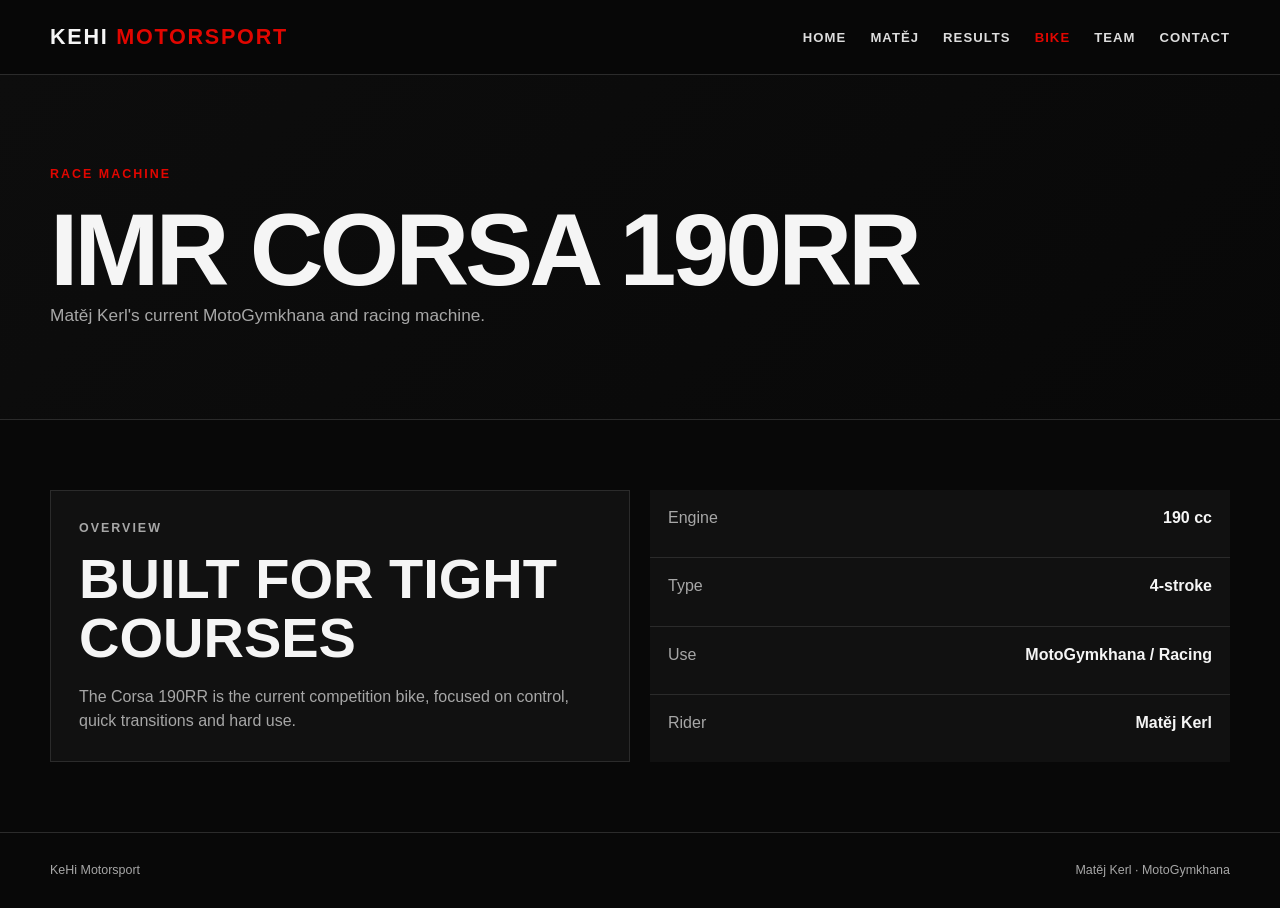
==== bike.html @ 9080c50f "Add files via upload" ====
<!DOCTYPE html><html lang="en"><head><meta charset="UTF-8"><meta name="viewport" content="width=device-width,initial-scale=1.0"><meta name="description" content="IMR Corsa 190RR — Matěj Kerl's MotoGymkhana race bike."><title>Bike | KeHi Motorsport</title><link rel="stylesheet" href="style.css"></head><body>
<header class="site-header"><div class="container nav"><a class="logo" href="index.html">KeHi <span>Motorsport</span></a><nav><ul class="nav-links"><li><a href="index.html">Home</a></li><li><a href="matej.html">Matěj</a></li><li><a href="results.html">Results</a></li><li><a class="active" href="bike.html">Bike</a></li><li><a href="team.html">Team</a></li><li><a href="contact.html">Contact</a></li></ul></nav></div></header>
<main><section class="page-hero"><div class="container"><p class="eyebrow">Race Machine</p><h1>IMR Corsa 190RR</h1><p class="lead">Matěj Kerl's current MotoGymkhana and racing machine.</p></div></section><section class="section"><div class="container bike-layout"><article class="card"><p class="eyebrow">Overview</p><h2>Built for tight courses</h2><p>The Corsa 190RR is the current competition bike, focused on control, quick transitions and hard use.</p></article><div class="specs"><div class="spec"><span>Engine</span><span>190 cc</span></div><div class="spec"><span>Type</span><span>4-stroke</span></div><div class="spec"><span>Use</span><span>MotoGymkhana / Racing</span></div><div class="spec"><span>Rider</span><span>Matěj Kerl</span></div></div></div></section></main><footer class="site-footer"><div class="container footer-inner"><span>KeHi Motorsport</span><span>Matěj Kerl · MotoGymkhana</span></div></footer></body></html>
---- style.css ----
*{box-sizing:border-box;margin:0;padding:0}
:root{--bg:#080808;--panel:#111;--panel2:#171717;--text:#f5f5f5;--muted:#a7a7a7;--red:#e10600;--border:#2b2b2b;--max:1180px}
html{scroll-behavior:smooth}
body{min-height:100vh;background:var(--bg);color:var(--text);font-family:Arial,Helvetica,sans-serif;line-height:1.5}
a{color:inherit;text-decoration:none}
.container{width:min(calc(100% - 40px),var(--max));margin:0 auto}
.site-header{position:sticky;top:0;z-index:100;background:rgba(8,8,8,.97);border-bottom:1px solid var(--border);backdrop-filter:blur(10px)}
.nav{min-height:74px;display:flex;align-items:center;justify-content:space-between;gap:30px}
.logo{font-size:1.35rem;font-weight:900;letter-spacing:.08em;text-transform:uppercase;white-space:nowrap}.logo span{color:var(--red)}
.nav-links{display:flex;align-items:center;gap:24px;list-style:none;flex-wrap:wrap}.nav-links a{color:#ddd;font-size:.82rem;font-weight:800;letter-spacing:.08em;text-transform:uppercase}.nav-links a:hover,.nav-links a.active{color:var(--red)}
.page{padding:70px 0}.section{padding:70px 0}.section-head{margin-bottom:30px}.eyebrow{color:var(--red);font-size:.78rem;font-weight:900;letter-spacing:.16em;text-transform:uppercase;margin-bottom:12px}
h1,h2,h3{line-height:1.05;text-transform:uppercase}h1{font-size:clamp(3rem,8vw,6.5rem);font-weight:900;letter-spacing:-.04em}h2{font-size:clamp(2rem,5vw,3.5rem);margin-bottom:18px}h3{font-size:1.2rem}
.lead{max-width:720px;color:var(--muted);font-size:1.08rem}.grid{display:grid;gap:20px}.btn-row{display:flex;flex-wrap:wrap;gap:12px;margin-top:28px}
.btn{display:inline-flex;align-items:center;justify-content:center;min-height:48px;padding:0 22px;border:1px solid var(--border);background:#151515;color:#fff;font-size:.8rem;font-weight:900;letter-spacing:.08em;text-transform:uppercase;transition:.2s}.btn:hover{transform:translateY(-2px);border-color:var(--red)}.btn-primary{background:var(--red);border-color:var(--red)}.btn-primary:hover{background:#b90000}
.hero{min-height:610px;display:flex;align-items:center;border-bottom:1px solid var(--border);background:radial-gradient(circle at 80% 40%,rgba(225,6,0,.13),transparent 32%),linear-gradient(135deg,#090909 0%,#0d0d0d 55%,#090909 100%)}
.hero-inner{display:grid;grid-template-columns:1.25fr .75fr;gap:60px;align-items:center}.hero h1{max-width:850px}.hero-name{display:block}.hero-name span{color:var(--red)}
.hero-card{border-left:4px solid var(--red);background:var(--panel);padding:28px}.hero-card .label{color:var(--muted);font-size:.75rem;font-weight:800;letter-spacing:.12em;text-transform:uppercase}.hero-card strong{display:block;margin:7px 0 18px;font-size:2rem;line-height:1}
.stats{display:grid;grid-template-columns:repeat(3,1fr);gap:1px;background:var(--border)}.stat{background:var(--panel);padding:26px}.stat-value{display:block;font-size:2rem;font-weight:900}.stat-label{color:var(--muted);font-size:.7rem;font-weight:800;letter-spacing:.1em;text-transform:uppercase}
.page-hero{padding:90px 0;border-bottom:1px solid var(--border);background:linear-gradient(135deg,#0d0d0d,#080808)}
.card{background:var(--panel);border:1px solid var(--border);padding:28px}.card p{color:var(--muted)}.card-link{display:inline-block;margin-top:18px;color:var(--red);font-size:.78rem;font-weight:900;letter-spacing:.08em;text-transform:uppercase}.info-grid{grid-template-columns:repeat(3,1fr)}
.results-list{display:grid;gap:14px}.result-card{display:grid;grid-template-columns:90px 1.5fr repeat(4,.7fr);align-items:center;gap:18px;padding:22px;background:var(--panel);border:1px solid var(--border)}.result-number{color:var(--red);font-size:.75rem;font-weight:900;letter-spacing:.1em;text-transform:uppercase}.result-title{font-size:1.02rem;font-weight:900;text-transform:uppercase}.result-meta{color:var(--muted);font-size:.74rem}.result-meta strong{display:block;color:#fff;margin-top:3px;font-size:.92rem}
.bike-layout{display:grid;grid-template-columns:1fr 1fr;gap:20px}.specs{display:grid;gap:1px;background:var(--border)}.spec{display:flex;justify-content:space-between;gap:20px;padding:16px 18px;background:var(--panel)}.spec span:first-child{color:var(--muted)}.spec span:last-child{font-weight:800;text-align:right}
.contact-grid{grid-template-columns:1fr 1fr}.site-footer{border-top:1px solid var(--border);padding:28px 0;color:var(--muted);font-size:.78rem}.footer-inner{display:flex;justify-content:space-between;gap:20px}
@media(max-width:950px){.hero-inner,.bike-layout,.contact-grid{grid-template-columns:1fr}.hero{min-height:auto;padding:90px 0}.info-grid{grid-template-columns:1fr}.result-card{grid-template-columns:80px 1fr 1fr 1fr}.result-title{grid-column:2/-1}}
@media(max-width:650px){.container{width:min(calc(100% - 28px),var(--max))}.nav{min-height:auto;padding:18px 0;align-items:flex-start;flex-direction:column;gap:14px}.nav-links{width:100%;gap:10px 16px}.nav-links a{font-size:.72rem}.page,.section{padding:48px 0}.hero{padding:65px 0}h1{font-size:clamp(2.8rem,17vw,5rem)}.stats{grid-template-columns:1fr}.result-card{grid-template-columns:1fr 1fr}.result-number,.result-title{grid-column:1/-1}.footer-inner{flex-direction:column}}
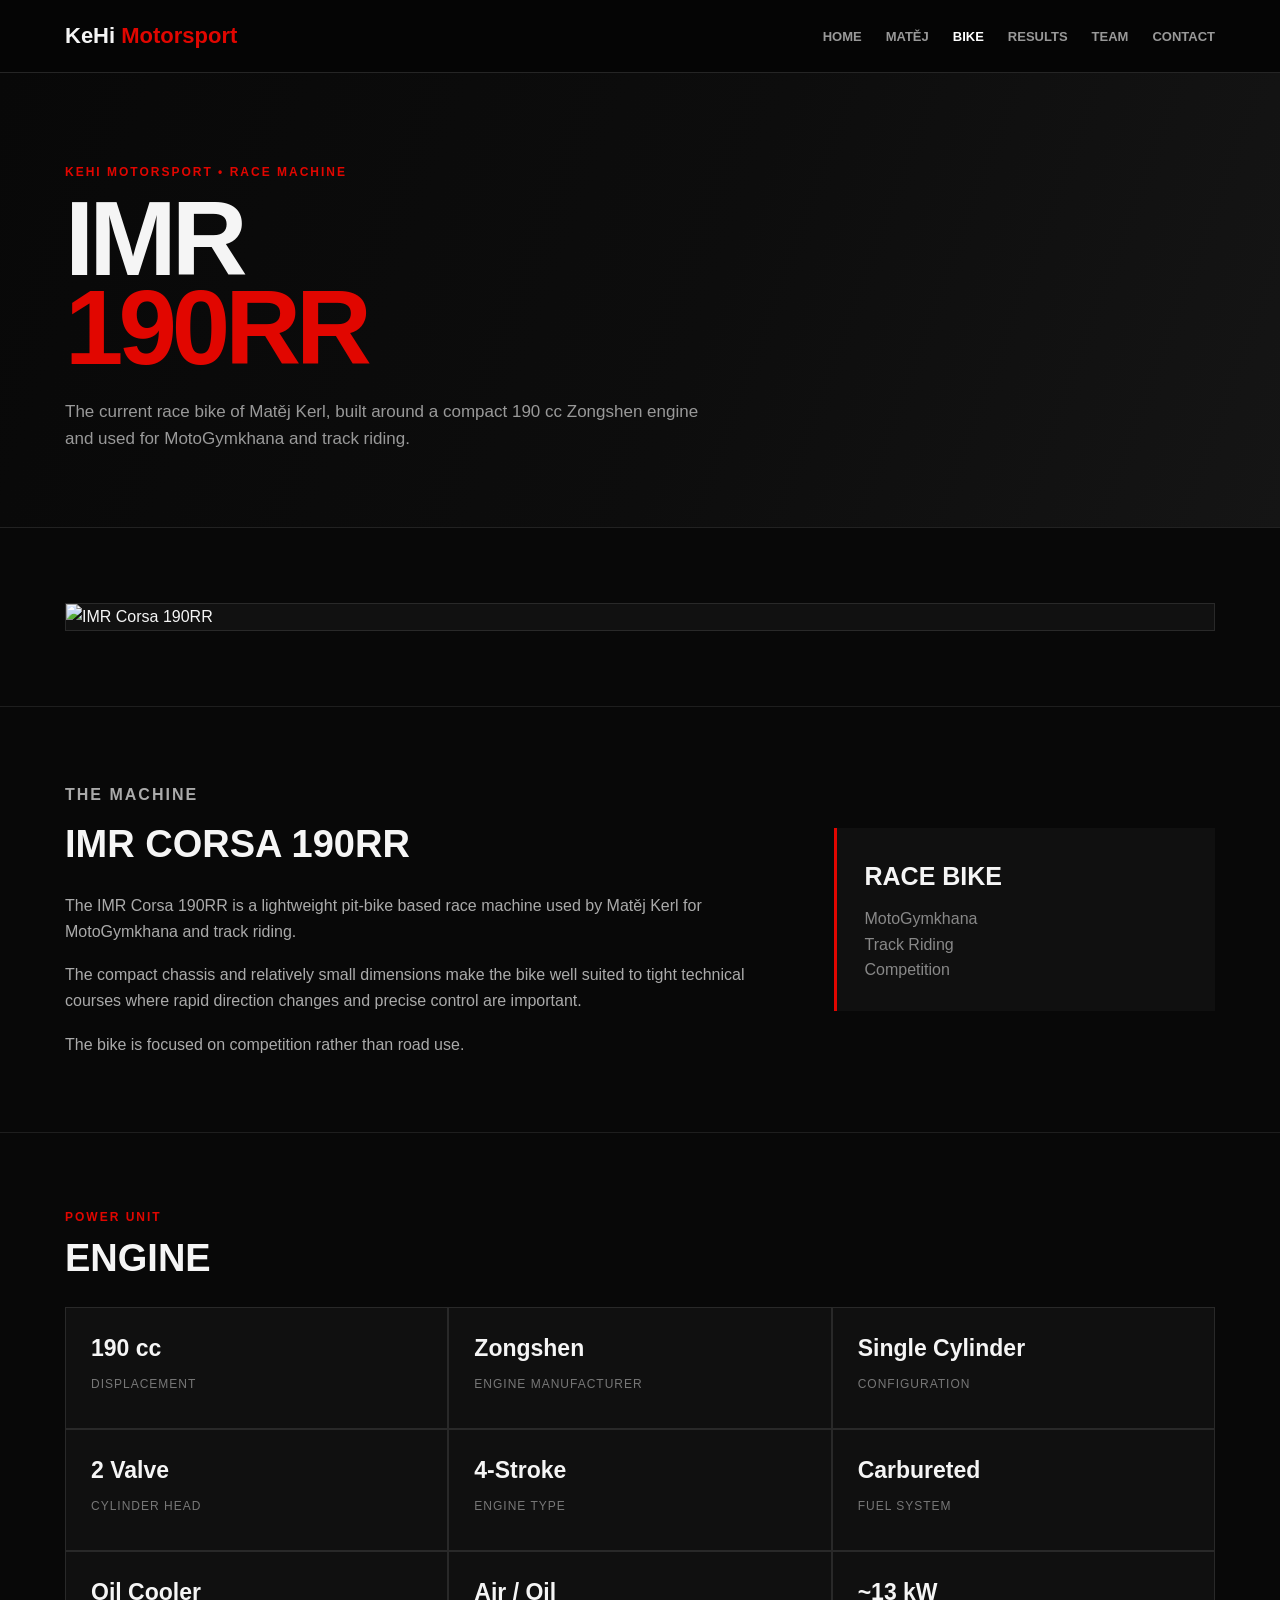
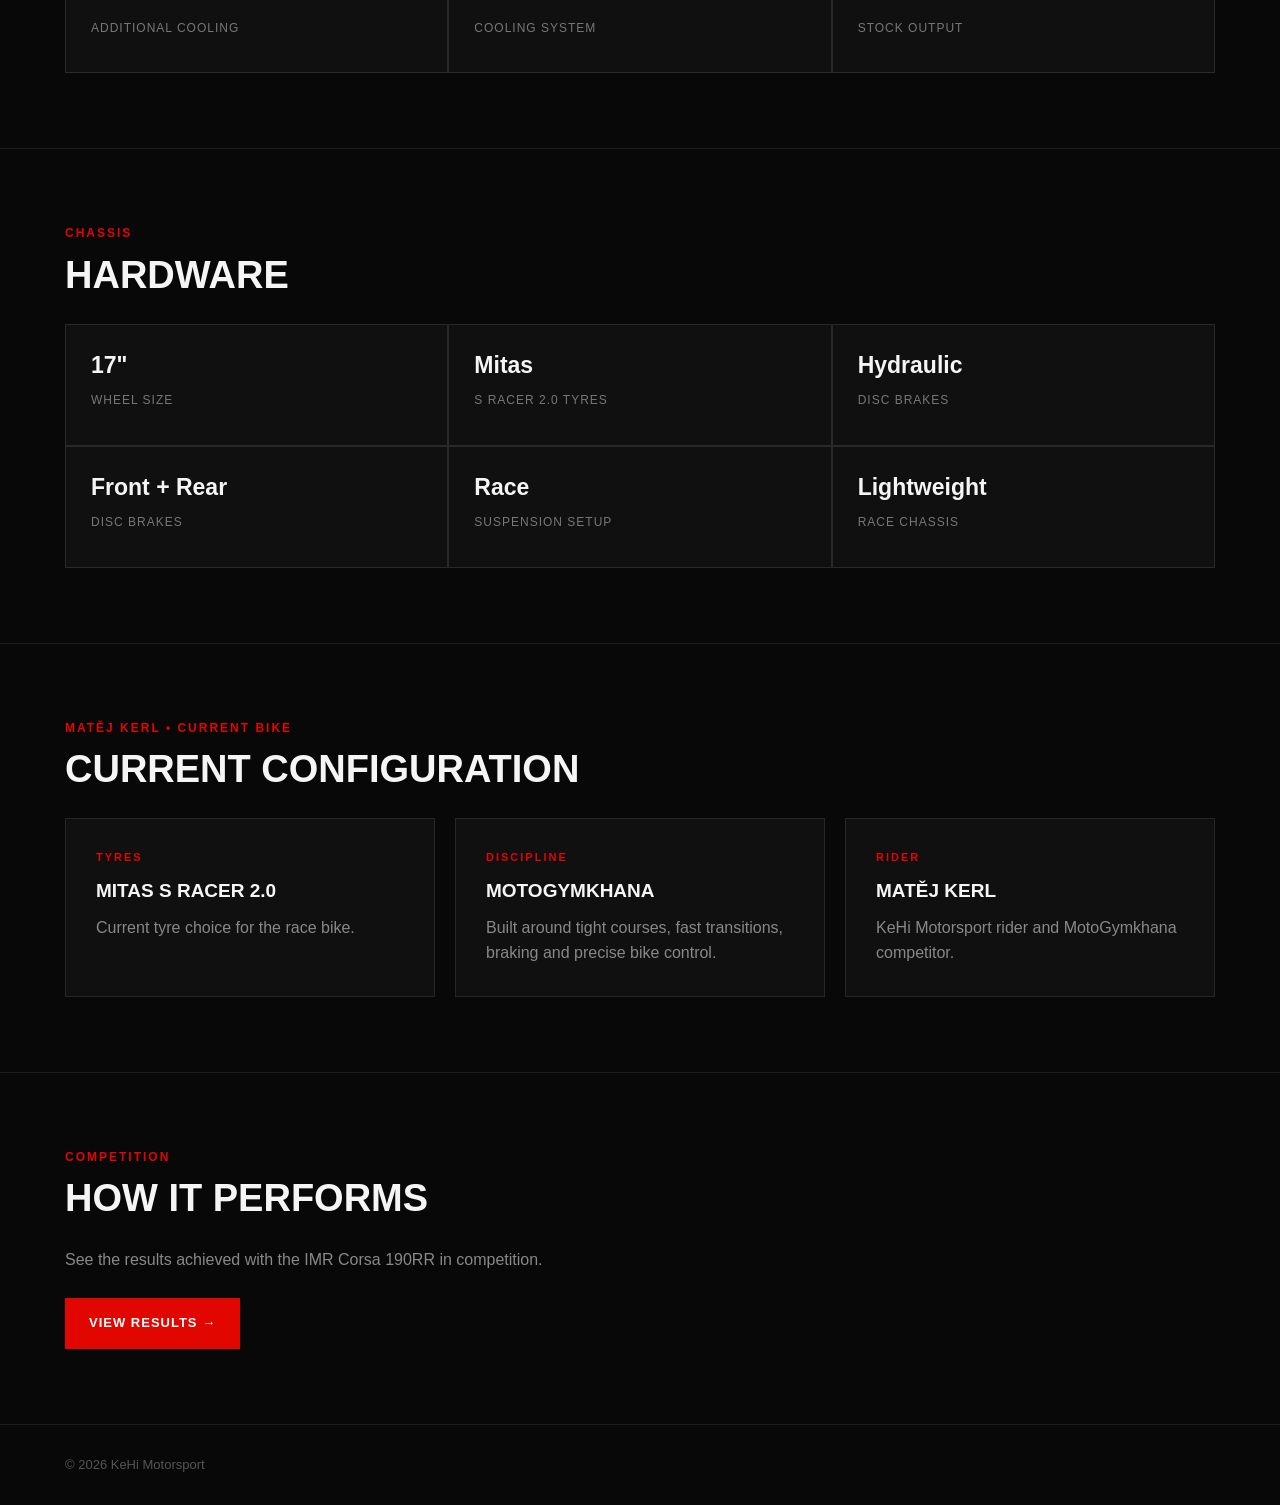
==== commit feeb88a8: "Update bike.html" ====
--- a/bike.html
+++ b/bike.html
@@ -1,3 +1,631 @@
-<!DOCTYPE html><html lang="en"><head><meta charset="UTF-8"><meta name="viewport" content="width=device-width,initial-scale=1.0"><meta name="description" content="IMR Corsa 190RR — Matěj Kerl's MotoGymkhana race bike."><title>Bike | KeHi Motorsport</title><link rel="stylesheet" href="style.css"></head><body>
-<header class="site-header"><div class="container nav"><a class="logo" href="index.html">KeHi <span>Motorsport</span></a><nav><ul class="nav-links"><li><a href="index.html">Home</a></li><li><a href="matej.html">Matěj</a></li><li><a href="results.html">Results</a></li><li><a class="active" href="bike.html">Bike</a></li><li><a href="team.html">Team</a></li><li><a href="contact.html">Contact</a></li></ul></nav></div></header>
-<main><section class="page-hero"><div class="container"><p class="eyebrow">Race Machine</p><h1>IMR Corsa 190RR</h1><p class="lead">Matěj Kerl's current MotoGymkhana and racing machine.</p></div></section><section class="section"><div class="container bike-layout"><article class="card"><p class="eyebrow">Overview</p><h2>Built for tight courses</h2><p>The Corsa 190RR is the current competition bike, focused on control, quick transitions and hard use.</p></article><div class="specs"><div class="spec"><span>Engine</span><span>190 cc</span></div><div class="spec"><span>Type</span><span>4-stroke</span></div><div class="spec"><span>Use</span><span>MotoGymkhana / Racing</span></div><div class="spec"><span>Rider</span><span>Matěj Kerl</span></div></div></div></section></main><footer class="site-footer"><div class="container footer-inner"><span>KeHi Motorsport</span><span>Matěj Kerl · MotoGymkhana</span></div></footer></body></html>
+<!DOCTYPE html>
+<html lang="en">
+<head>
+    <meta charset="UTF-8">
+    <meta name="viewport" content="width=device-width, initial-scale=1.0">
+
+    <title>IMR Corsa 190RR | KeHi Motorsport</title>
+
+    <style>
+        * {
+            margin: 0;
+            padding: 0;
+            box-sizing: border-box;
+        }
+
+        body {
+            font-family: Arial, Helvetica, sans-serif;
+            background: #080808;
+            color: #f5f5f5;
+            line-height: 1.6;
+        }
+
+        a {
+            color: inherit;
+            text-decoration: none;
+        }
+
+        .container {
+            width: min(1150px, 92%);
+            margin: auto;
+        }
+
+        /* HEADER */
+
+        header {
+            background: #050505;
+            border-bottom: 1px solid #252525;
+            position: sticky;
+            top: 0;
+            z-index: 100;
+        }
+
+        .nav {
+            min-height: 72px;
+            display: flex;
+            align-items: center;
+            justify-content: space-between;
+            gap: 30px;
+        }
+
+        .logo {
+            font-size: 22px;
+            font-weight: 900;
+            white-space: nowrap;
+        }
+
+        .logo span {
+            color: #e10600;
+        }
+
+        nav ul {
+            list-style: none;
+            display: flex;
+            gap: 24px;
+        }
+
+        nav a {
+            color: #999;
+            font-size: 13px;
+            font-weight: 800;
+            text-transform: uppercase;
+        }
+
+        nav a:hover,
+        nav a.active {
+            color: #fff;
+        }
+
+        /* HERO */
+
+        .hero {
+            padding: 90px 0 75px;
+            border-bottom: 1px solid #222;
+            background:
+                linear-gradient(110deg, #080808 0%, #0d0d0d 55%, #151515 100%);
+        }
+
+        .eyebrow {
+            color: #e10600;
+            font-size: 12px;
+            font-weight: 900;
+            letter-spacing: 2px;
+            text-transform: uppercase;
+            margin-bottom: 12px;
+        }
+
+        .hero h1 {
+            font-size: clamp(55px, 9vw, 105px);
+            line-height: .85;
+            letter-spacing: -5px;
+            text-transform: uppercase;
+            font-weight: 900;
+        }
+
+        .hero h1 span {
+            color: #e10600;
+            display: block;
+        }
+
+        .hero-description {
+            max-width: 650px;
+            color: #999;
+            font-size: 17px;
+            margin-top: 25px;
+        }
+
+        /* SECTIONS */
+
+        section {
+            padding: 75px 0;
+            border-bottom: 1px solid #1e1e1e;
+        }
+
+        h2 {
+            font-size: 38px;
+            line-height: 1;
+            text-transform: uppercase;
+            margin-bottom: 30px;
+        }
+
+        h3 {
+            text-transform: uppercase;
+            font-size: 19px;
+            margin-bottom: 8px;
+        }
+
+        /* IMAGE */
+
+        .bike-image {
+            width: 100%;
+            max-height: 680px;
+            object-fit: cover;
+            display: block;
+            border: 1px solid #292929;
+            background: #111;
+        }
+
+        /* INTRO */
+
+        .intro {
+            display: grid;
+            grid-template-columns: 1.3fr .7fr;
+            gap: 60px;
+            align-items: center;
+        }
+
+        .intro p {
+            color: #aaa;
+            font-size: 16px;
+            margin-bottom: 18px;
+        }
+
+        .intro p:last-child {
+            margin-bottom: 0;
+        }
+
+        .race-box {
+            border-left: 3px solid #e10600;
+            background: #101010;
+            padding: 28px;
+        }
+
+        .race-box strong {
+            display: block;
+            font-size: 25px;
+            text-transform: uppercase;
+            margin-bottom: 10px;
+        }
+
+        .race-box p {
+            color: #888;
+            margin: 0;
+        }
+
+        /* SPECS */
+
+        .spec-grid {
+            display: grid;
+            grid-template-columns: repeat(3, 1fr);
+            gap: 2px;
+            background: #292929;
+            border: 1px solid #292929;
+        }
+
+        .spec {
+            background: #101010;
+            padding: 28px 25px;
+            min-height: 120px;
+        }
+
+        .spec-value {
+            display: block;
+            font-size: 23px;
+            font-weight: 900;
+            line-height: 1.1;
+            margin-bottom: 8px;
+        }
+
+        .spec-label {
+            color: #777;
+            font-size: 12px;
+            text-transform: uppercase;
+            letter-spacing: 1px;
+        }
+
+        /* CURRENT SETUP */
+
+        .setup-grid {
+            display: grid;
+            grid-template-columns: repeat(3, 1fr);
+            gap: 20px;
+        }
+
+        .setup-card {
+            background: #101010;
+            border: 1px solid #262626;
+            padding: 30px;
+        }
+
+        .setup-card .red {
+            color: #e10600;
+            font-size: 11px;
+            font-weight: 900;
+            letter-spacing: 2px;
+            text-transform: uppercase;
+            margin-bottom: 10px;
+        }
+
+        .setup-card p {
+            color: #888;
+        }
+
+        /* BUTTON */
+
+        .button {
+            display: inline-block;
+            background: #e10600;
+            padding: 15px 24px;
+            color: white;
+            font-size: 13px;
+            font-weight: 900;
+            letter-spacing: 1px;
+            text-transform: uppercase;
+        }
+
+        .button:hover {
+            background: #b80000;
+        }
+
+        /* FOOTER */
+
+        footer {
+            padding: 30px 0;
+            color: #555;
+            font-size: 13px;
+        }
+
+        /* MOBILE */
+
+        @media (max-width: 850px) {
+
+            .nav {
+                flex-direction: column;
+                padding: 18px 0;
+            }
+
+            nav ul {
+                flex-wrap: wrap;
+                justify-content: center;
+                gap: 12px 18px;
+            }
+
+            .intro {
+                grid-template-columns: 1fr;
+                gap: 35px;
+            }
+
+            .spec-grid {
+                grid-template-columns: repeat(2, 1fr);
+            }
+
+            .setup-grid {
+                grid-template-columns: 1fr;
+            }
+        }
+
+        @media (max-width: 550px) {
+
+            .hero {
+                padding: 60px 0;
+            }
+
+            .hero h1 {
+                letter-spacing: -3px;
+            }
+
+            section {
+                padding: 55px 0;
+            }
+
+            h2 {
+                font-size: 30px;
+            }
+
+            .spec-grid {
+                grid-template-columns: 1fr;
+            }
+
+            .bike-image {
+                max-height: 450px;
+            }
+        }
+    </style>
+</head>
+
+<body>
+
+<!-- HEADER -->
+
+<header>
+    <div class="container nav">
+
+        <a href="index.html" class="logo">
+            KeHi <span>Motorsport</span>
+        </a>
+
+        <nav>
+            <ul>
+                <li><a href="index.html">Home</a></li>
+                <li><a href="matej.html">Matěj</a></li>
+                <li><a href="bike.html" class="active">Bike</a></li>
+                <li><a href="results.html">Results</a></li>
+                <li><a href="team.html">Team</a></li>
+                <li><a href="contact.html">Contact</a></li>
+            </ul>
+        </nav>
+
+    </div>
+</header>
+
+
+<main>
+
+<!-- HERO -->
+
+<section class="hero">
+    <div class="container">
+
+        <p class="eyebrow">KeHi Motorsport • Race Machine</p>
+
+        <h1>
+            IMR
+            <span>190RR</span>
+        </h1>
+
+        <p class="hero-description">
+            The current race bike of Matěj Kerl, built around a compact
+            190 cc Zongshen engine and used for MotoGymkhana and track riding.
+        </p>
+
+    </div>
+</section>
+
+
+<!-- BIKE PHOTO -->
+
+<section>
+    <div class="container">
+
+        <img
+            src="imr.jpeg"
+            alt="IMR Corsa 190RR"
+            class="bike-image"
+        >
+
+    </div>
+</section>
+
+
+<!-- ABOUT THE BIKE -->
+
+<section>
+    <div class="container intro">
+
+        <div>
+
+            <p class="eyebrow">THE MACHINE</p>
+
+            <h2>IMR Corsa 190RR</h2>
+
+            <p>
+                The IMR Corsa 190RR is a lightweight pit-bike based race
+                machine used by Matěj Kerl for MotoGymkhana and track riding.
+            </p>
+
+            <p>
+                The compact chassis and relatively small dimensions make the
+                bike well suited to tight technical courses where rapid
+                direction changes and precise control are important.
+            </p>
+
+            <p>
+                The bike is focused on competition rather than road use.
+            </p>
+
+        </div>
+
+        <div class="race-box">
+
+            <strong>Race Bike</strong>
+
+            <p>
+                MotoGymkhana<br>
+                Track Riding<br>
+                Competition
+            </p>
+
+        </div>
+
+    </div>
+</section>
+
+
+<!-- ENGINE -->
+
+<section>
+    <div class="container">
+
+        <p class="eyebrow">POWER UNIT</p>
+
+        <h2>Engine</h2>
+
+        <div class="spec-grid">
+
+            <div class="spec">
+                <span class="spec-value">190 cc</span>
+                <span class="spec-label">Displacement</span>
+            </div>
+
+            <div class="spec">
+                <span class="spec-value">Zongshen</span>
+                <span class="spec-label">Engine manufacturer</span>
+            </div>
+
+            <div class="spec">
+                <span class="spec-value">Single Cylinder</span>
+                <span class="spec-label">Configuration</span>
+            </div>
+
+            <div class="spec">
+                <span class="spec-value">2 Valve</span>
+                <span class="spec-label">Cylinder head</span>
+            </div>
+
+            <div class="spec">
+                <span class="spec-value">4-Stroke</span>
+                <span class="spec-label">Engine type</span>
+            </div>
+
+            <div class="spec">
+                <span class="spec-value">Carbureted</span>
+                <span class="spec-label">Fuel system</span>
+            </div>
+
+            <div class="spec">
+                <span class="spec-value">Oil Cooler</span>
+                <span class="spec-label">Additional cooling</span>
+            </div>
+
+            <div class="spec">
+                <span class="spec-value">Air / Oil</span>
+                <span class="spec-label">Cooling system</span>
+            </div>
+
+            <div class="spec">
+                <span class="spec-value">~13 kW</span>
+                <span class="spec-label">Stock output</span>
+            </div>
+
+        </div>
+
+    </div>
+</section>
+
+
+<!-- CHASSIS -->
+
+<section>
+    <div class="container">
+
+        <p class="eyebrow">CHASSIS</p>
+
+        <h2>Hardware</h2>
+
+        <div class="spec-grid">
+
+            <div class="spec">
+                <span class="spec-value">17"</span>
+                <span class="spec-label">Wheel size</span>
+            </div>
+
+            <div class="spec">
+                <span class="spec-value">Mitas</span>
+                <span class="spec-label">S Racer 2.0 tyres</span>
+            </div>
+
+            <div class="spec">
+                <span class="spec-value">Hydraulic</span>
+                <span class="spec-label">Disc brakes</span>
+            </div>
+
+            <div class="spec">
+                <span class="spec-value">Front + Rear</span>
+                <span class="spec-label">Disc brakes</span>
+            </div>
+
+            <div class="spec">
+                <span class="spec-value">Race</span>
+                <span class="spec-label">Suspension setup</span>
+            </div>
+
+            <div class="spec">
+                <span class="spec-value">Lightweight</span>
+                <span class="spec-label">Race chassis</span>
+            </div>
+
+        </div>
+
+    </div>
+</section>
+
+
+<!-- CURRENT BIKE -->
+
+<section>
+    <div class="container">
+
+        <p class="eyebrow">MATĚJ KERL • CURRENT BIKE</p>
+
+        <h2>Current Configuration</h2>
+
+        <div class="setup-grid">
+
+            <div class="setup-card">
+
+                <div class="red">Tyres</div>
+
+                <h3>Mitas S Racer 2.0</h3>
+
+                <p>
+                    Current tyre choice for the race bike.
+                </p>
+
+            </div>
+
+
+            <div class="setup-card">
+
+                <div class="red">Discipline</div>
+
+                <h3>MotoGymkhana</h3>
+
+                <p>
+                    Built around tight courses, fast transitions,
+                    braking and precise bike control.
+                </p>
+
+            </div>
+
+
+            <div class="setup-card">
+
+                <div class="red">Rider</div>
+
+                <h3>Matěj Kerl</h3>
+
+                <p>
+                    KeHi Motorsport rider and MotoGymkhana competitor.
+                </p>
+
+            </div>
+
+        </div>
+
+    </div>
+</section>
+
+
+<!-- RESULTS -->
+
+<section>
+    <div class="container">
+
+        <p class="eyebrow">COMPETITION</p>
+
+        <h2>How It Performs</h2>
+
+        <p style="color:#888; max-width:650px; margin-bottom:25px;">
+            See the results achieved with the IMR Corsa 190RR in competition.
+        </p>
+
+        <a href="results.html" class="button">
+            View Results →
+        </a>
+
+    </div>
+</section>
+
+</main>
+
+
+<!-- FOOTER -->
+
+<footer>
+    <div class="container">
+        © 2026 KeHi Motorsport
+    </div>
+</footer>
+
+</body>
+</html>
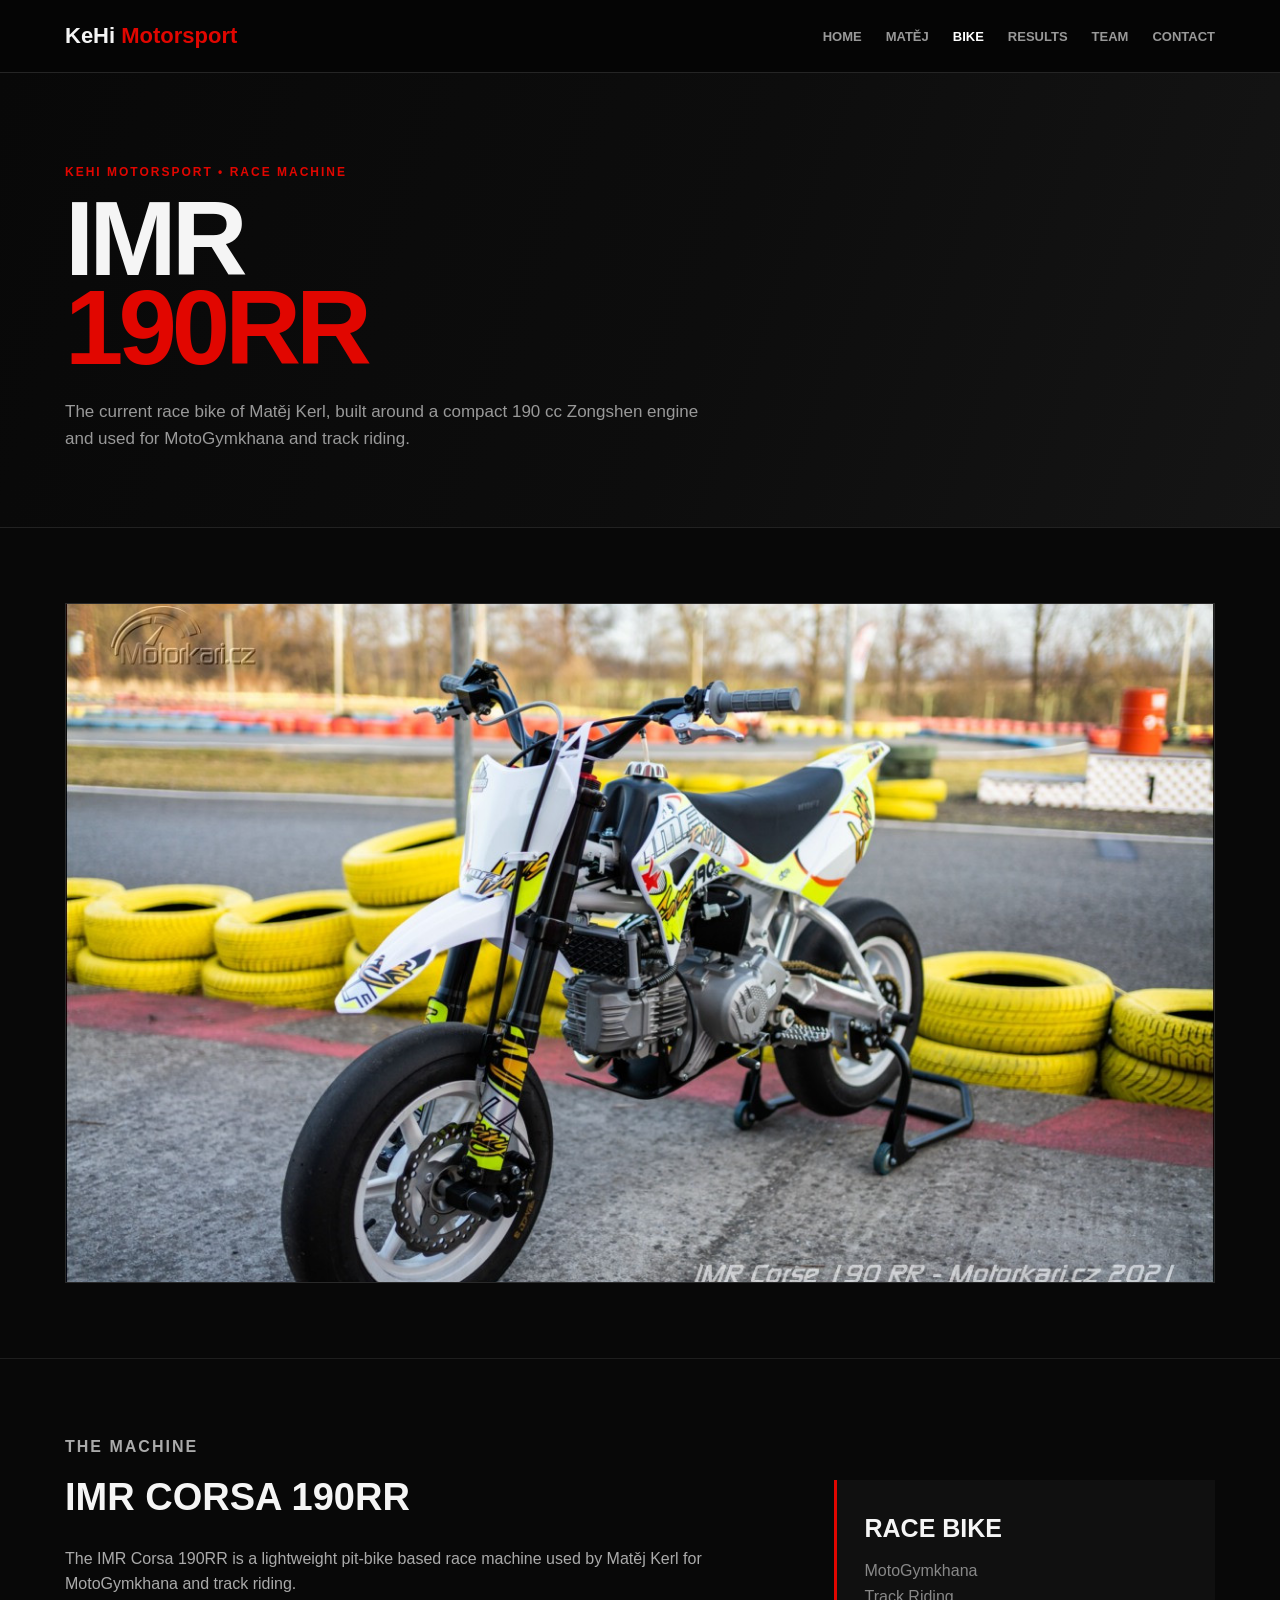
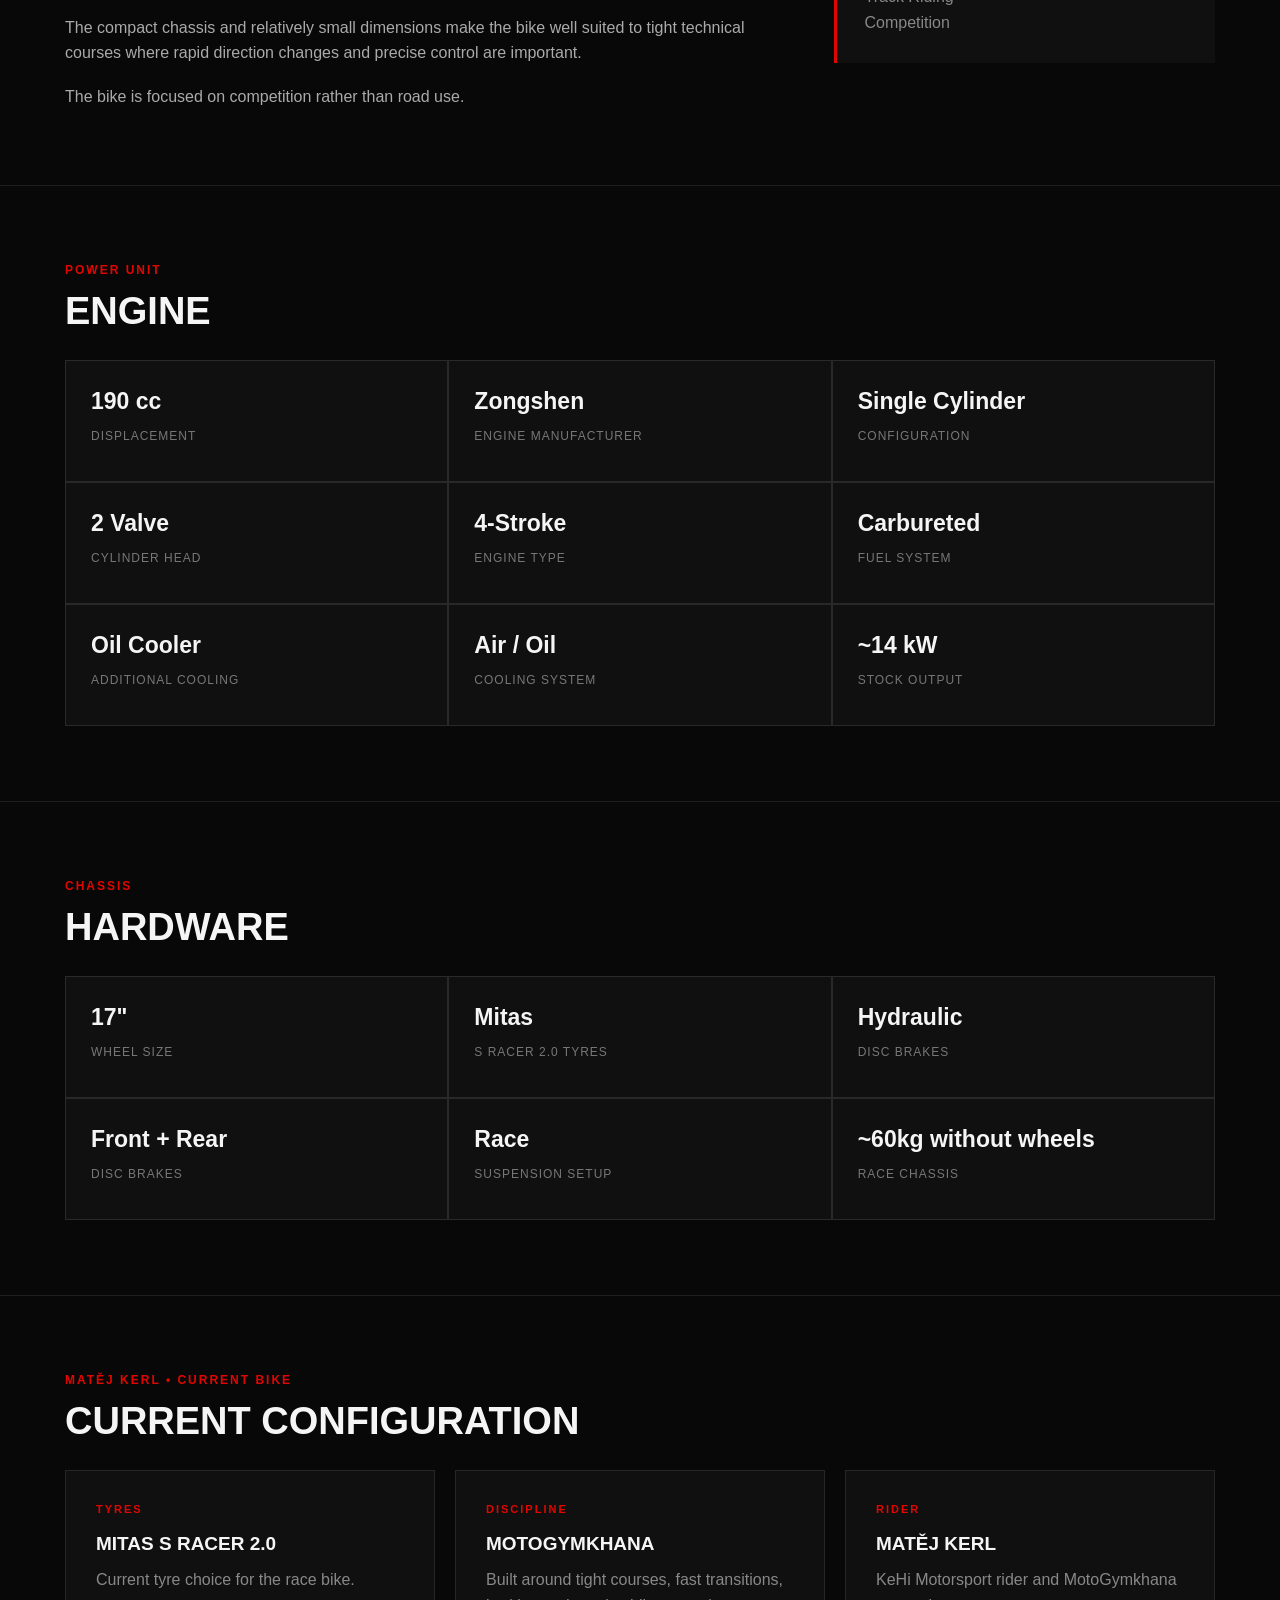
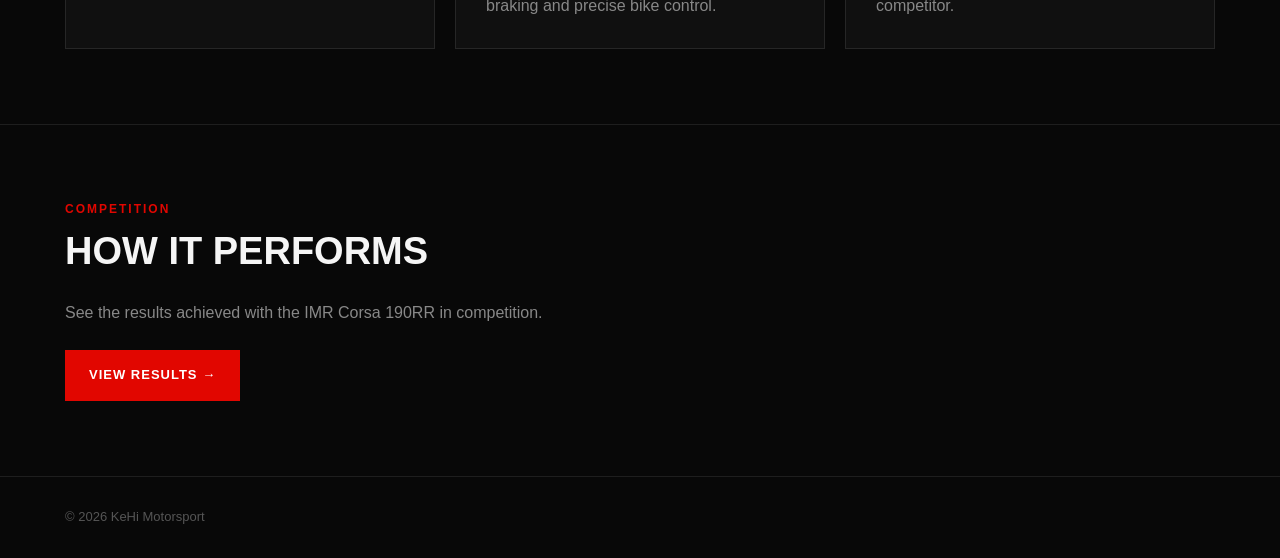
==== commit ae79424c: "Update bike.html" ====
--- a/bike.html
+++ b/bike.html
@@ -483,7 +483,7 @@
             </div>
 
             <div class="spec">
-                <span class="spec-value">~13 kW</span>
+                <span class="spec-value">~14 kW</span>
                 <span class="spec-label">Stock output</span>
             </div>
 
@@ -530,7 +530,7 @@
             </div>
 
             <div class="spec">
-                <span class="spec-value">Lightweight</span>
+                <span class="spec-value">~60kg without wheels</span>
                 <span class="spec-label">Race chassis</span>
             </div>
 
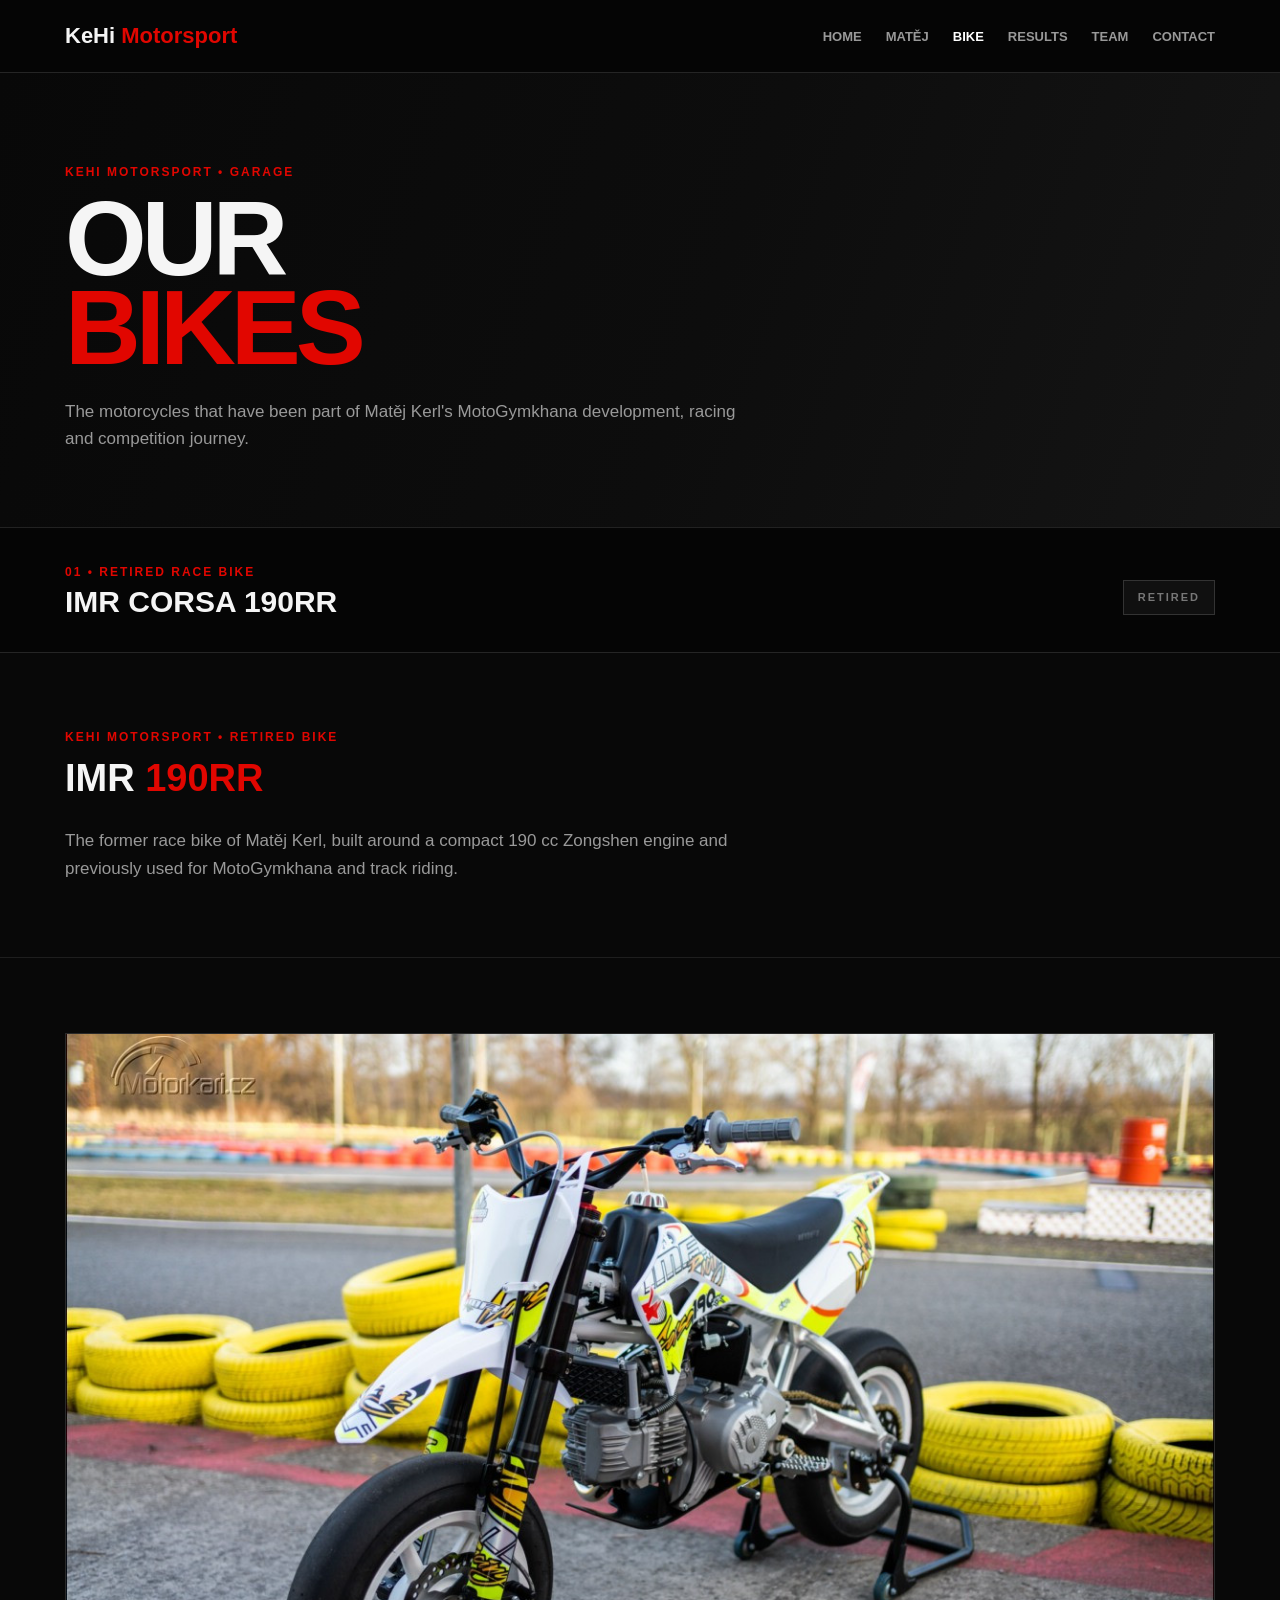
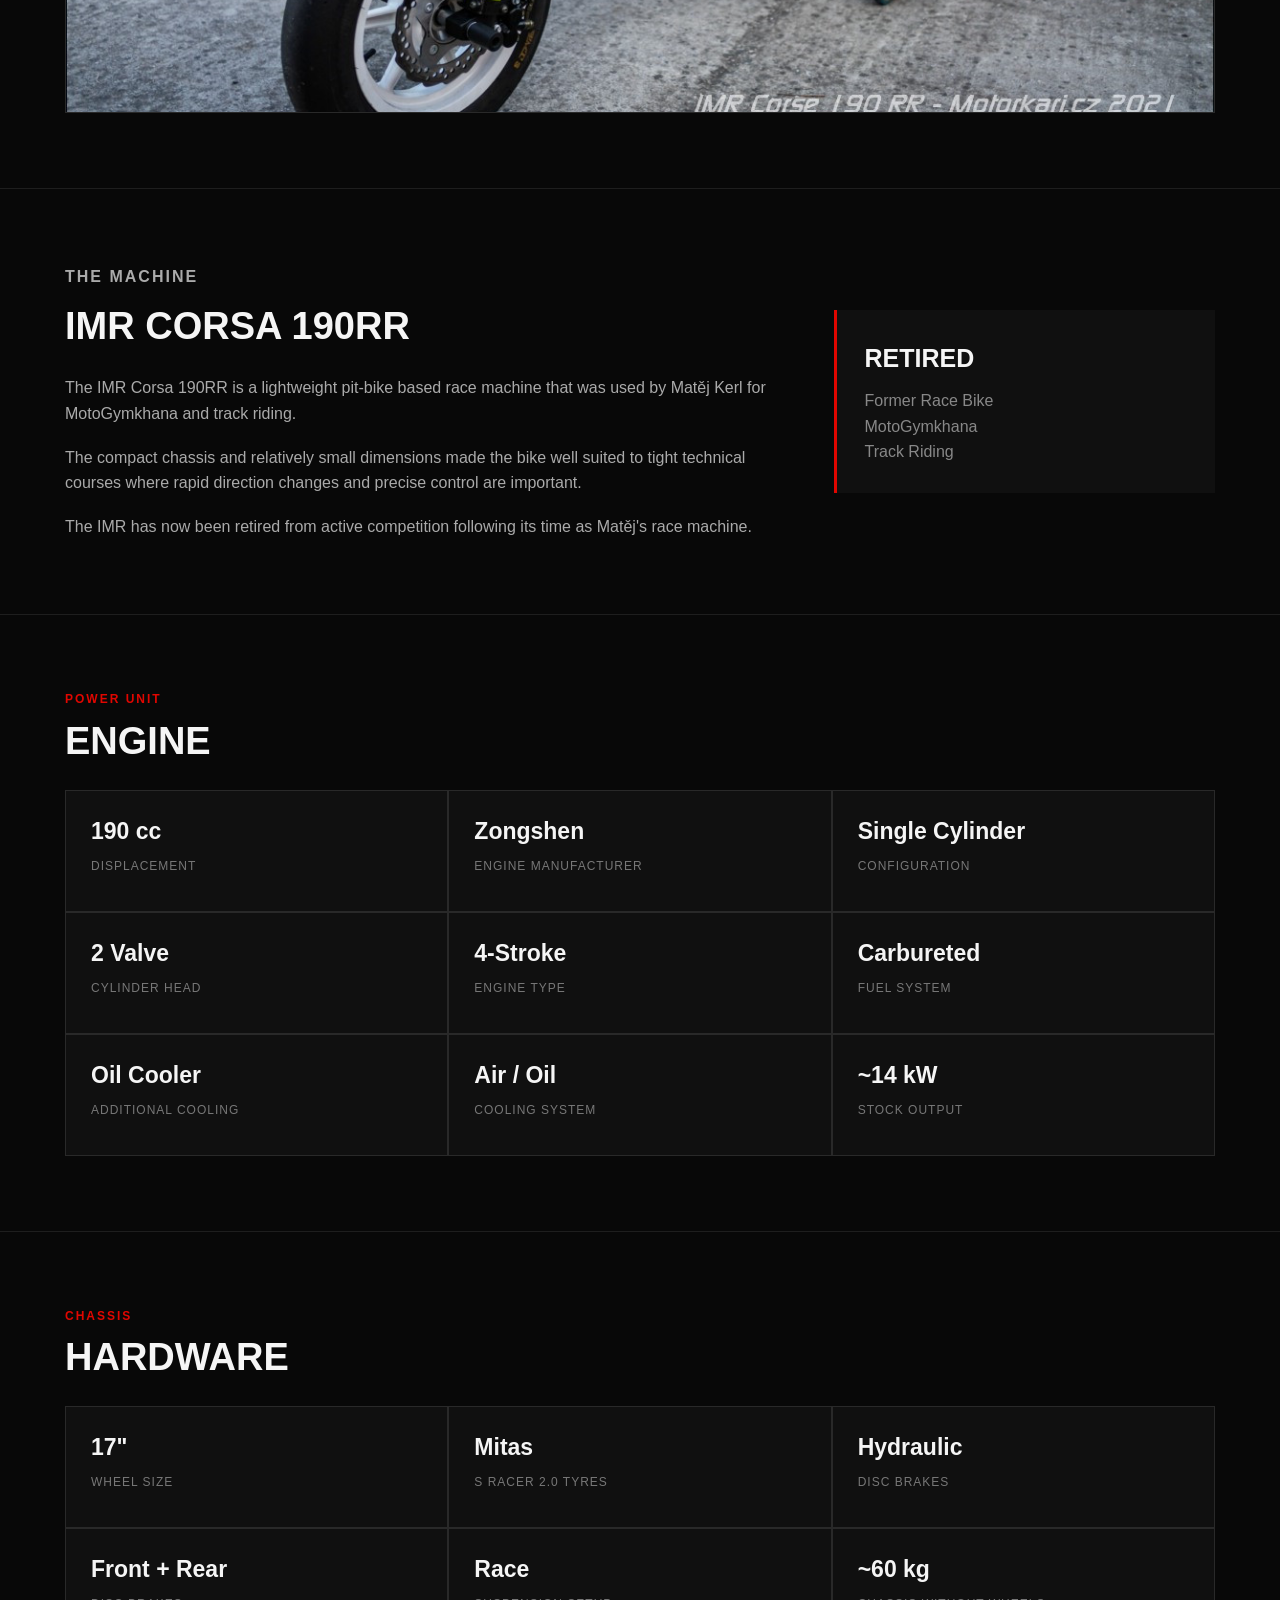
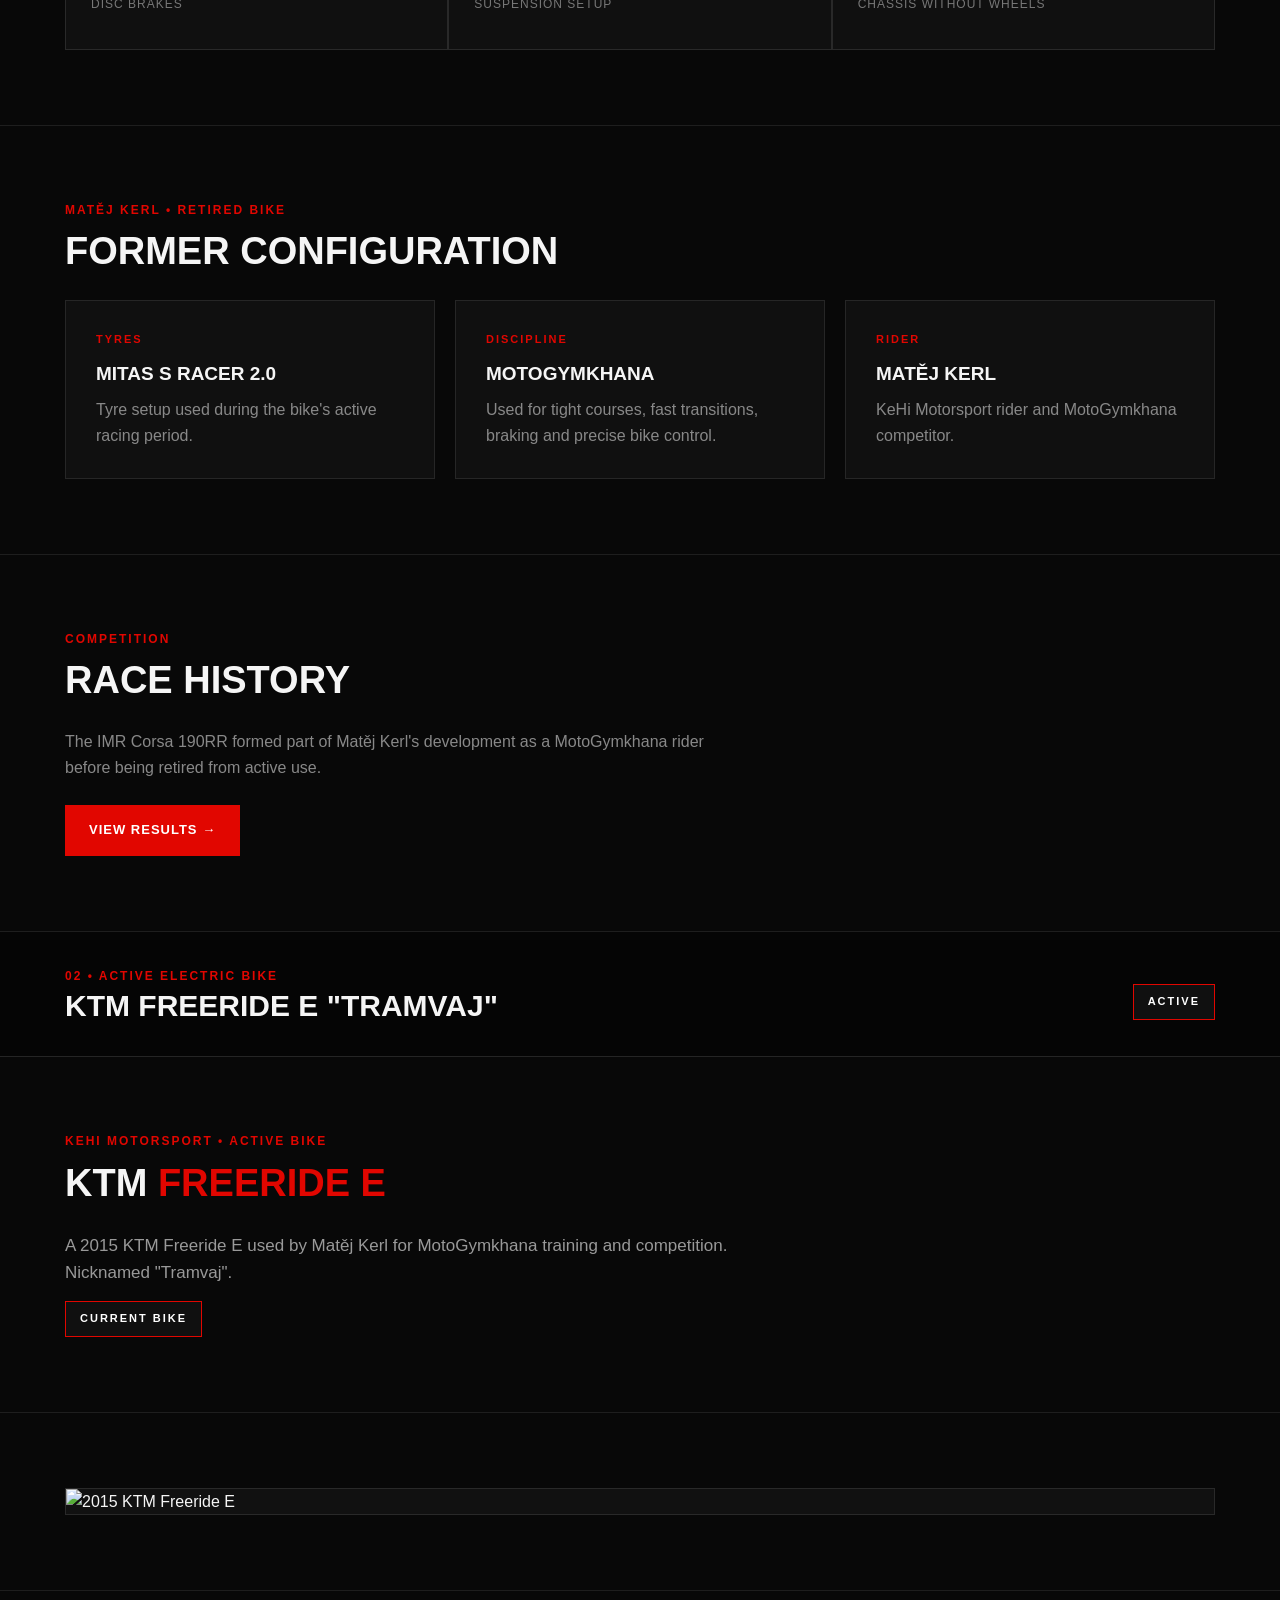
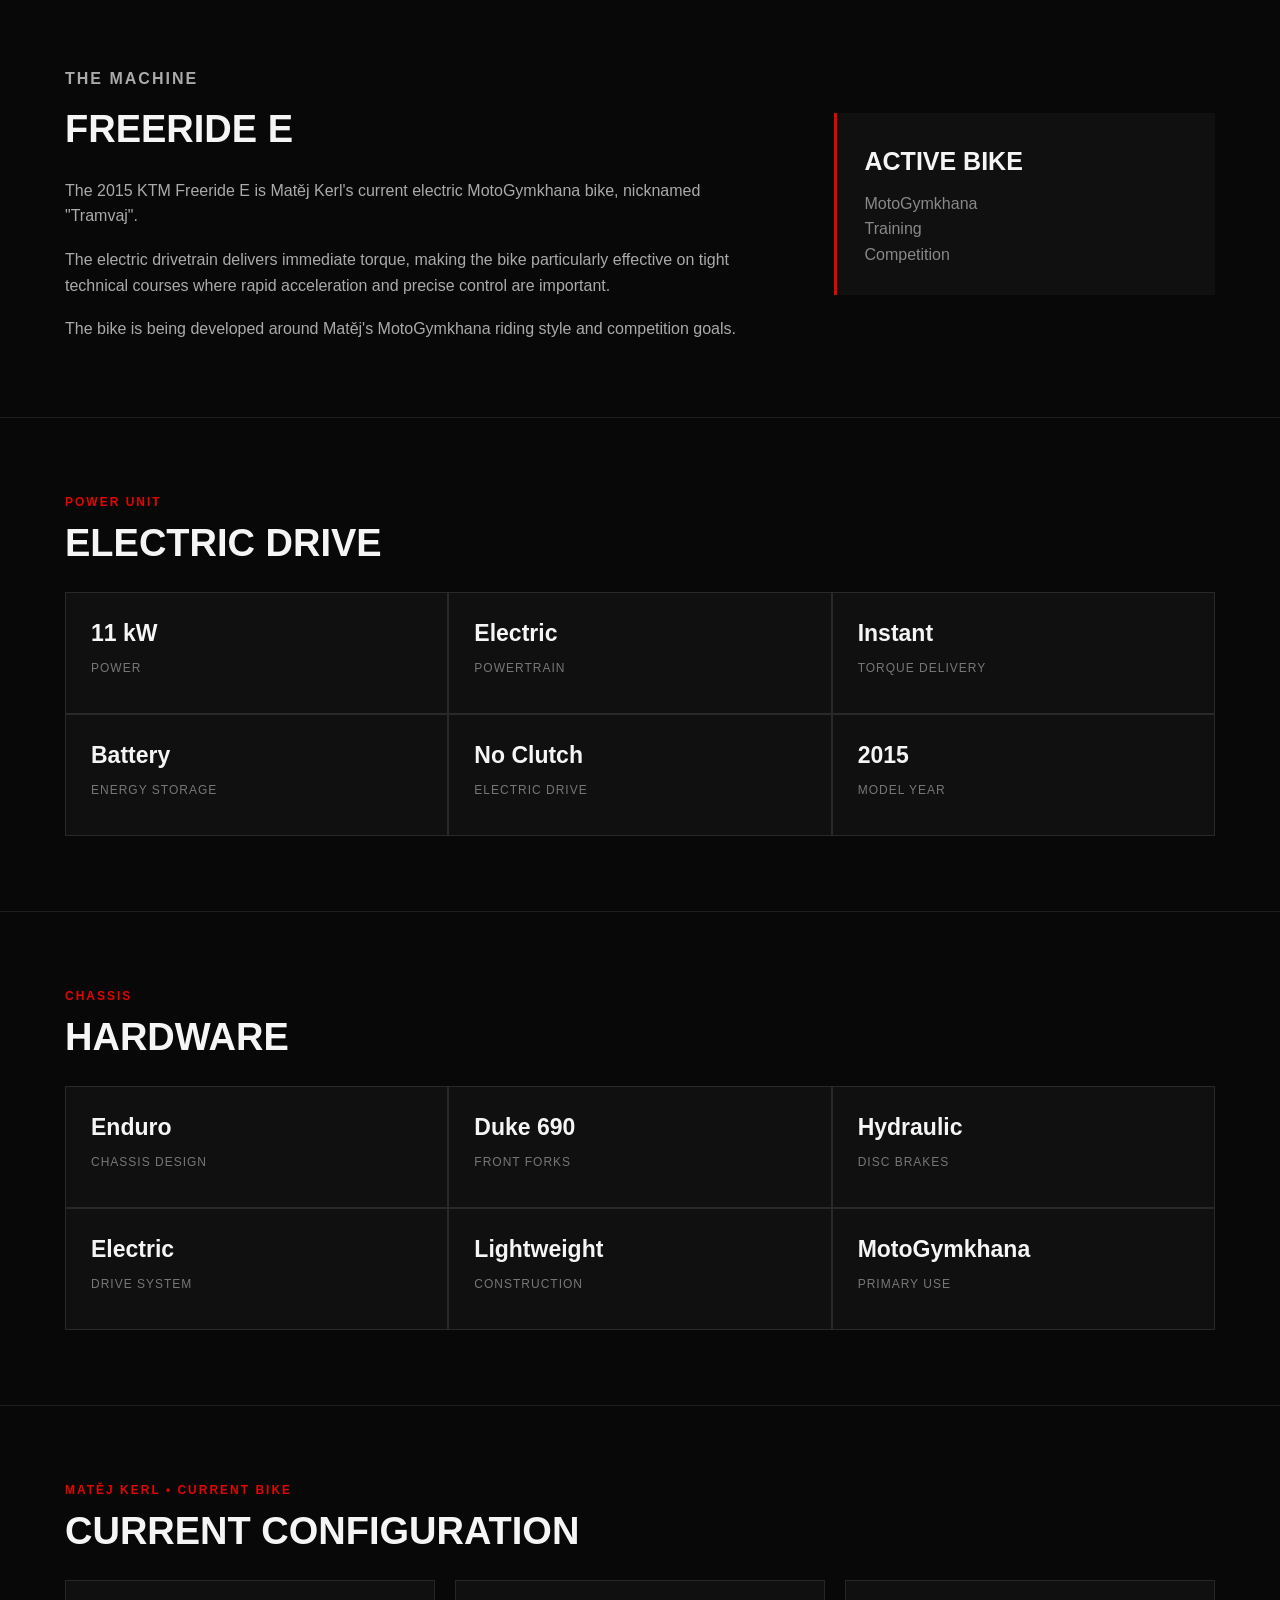
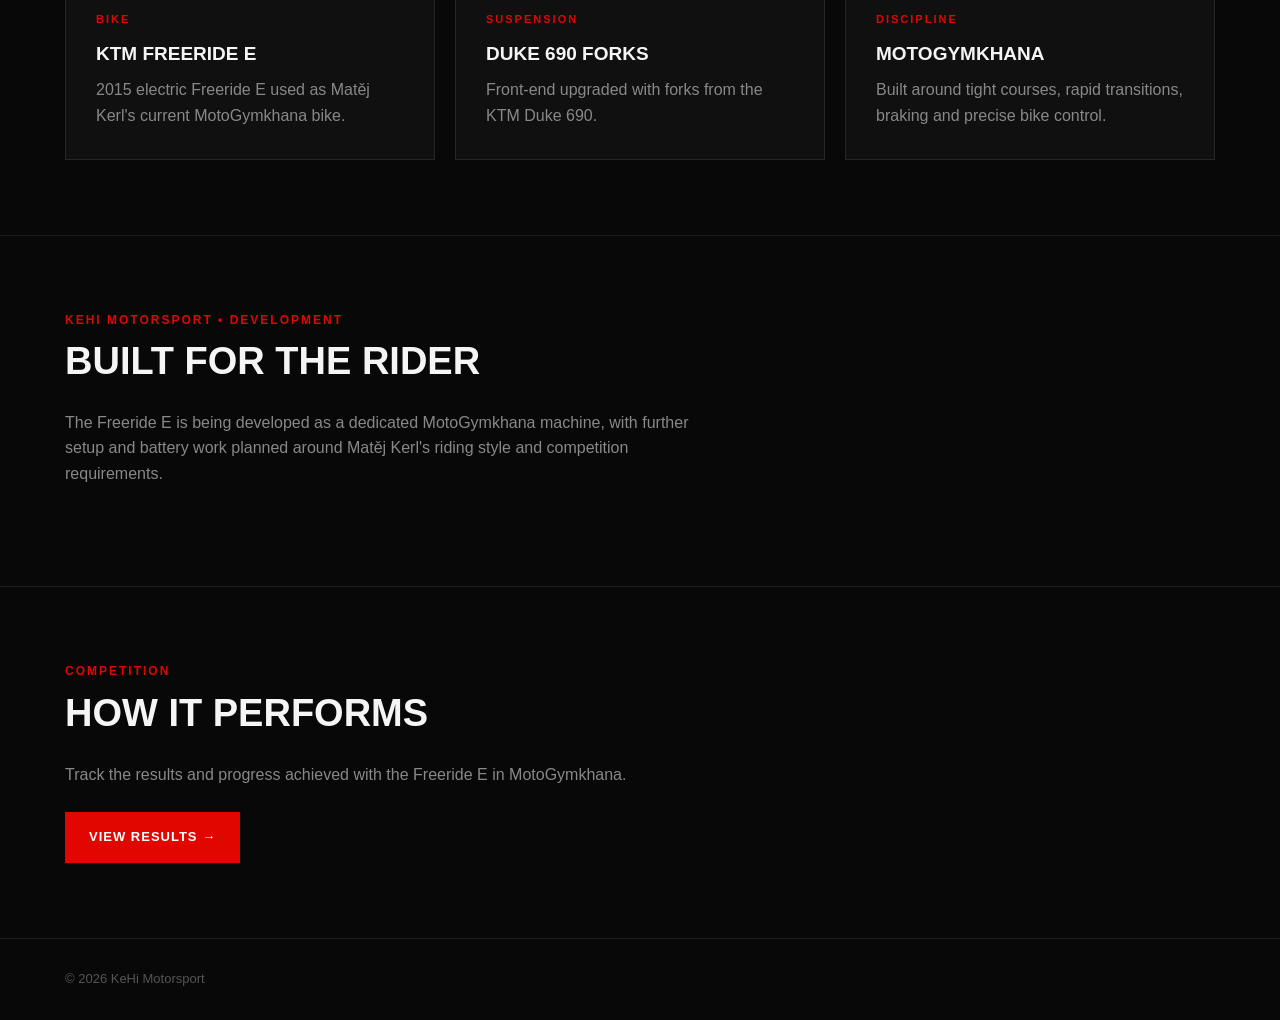
==== commit b7ced73f: "Update bike.html" ====
--- a/bike.html
+++ b/bike.html
@@ -4,7 +4,7 @@
     <meta charset="UTF-8">
     <meta name="viewport" content="width=device-width, initial-scale=1.0">
 
-    <title>IMR Corsa 190RR | KeHi Motorsport</title>
+    <title>Bikes | KeHi Motorsport</title>
 
     <style>
         * {
@@ -108,7 +108,7 @@
         }
 
         .hero-description {
-            max-width: 650px;
+            max-width: 700px;
             color: #999;
             font-size: 17px;
             margin-top: 25px;
@@ -238,6 +238,59 @@
 
         .setup-card p {
             color: #888;
+        }
+
+        /* BIKE DIVIDER */
+
+        .bike-divider {
+            padding: 35px 0;
+            background: #050505;
+            border-bottom: 1px solid #252525;
+        }
+
+        .bike-divider-inner {
+            display: flex;
+            align-items: center;
+            justify-content: space-between;
+            gap: 20px;
+        }
+
+        .bike-divider h2 {
+            margin: 0;
+            font-size: 30px;
+        }
+
+        .bike-number {
+            color: #e10600;
+            font-size: 12px;
+            font-weight: 900;
+            letter-spacing: 2px;
+            text-transform: uppercase;
+            margin-bottom: 5px;
+        }
+
+        /* STATUS */
+
+        .status {
+            display: inline-block;
+            padding: 8px 14px;
+            margin-top: 15px;
+            border: 1px solid #333;
+            background: #101010;
+            color: #aaa;
+            font-size: 11px;
+            font-weight: 900;
+            letter-spacing: 2px;
+            text-transform: uppercase;
+        }
+
+        .status.active {
+            color: #fff;
+            border-color: #e10600;
+        }
+
+        .status.retired {
+            color: #777;
         }
 
         /* BUTTON */
@@ -291,6 +344,11 @@
 
             .setup-grid {
                 grid-template-columns: 1fr;
+            }
+
+            .bike-divider-inner {
+                flex-direction: column;
+                align-items: flex-start;
             }
         }
 
@@ -351,30 +409,92 @@
 
 <main>
 
-<!-- HERO -->
+<!-- ========================================================= -->
+<!-- PAGE HERO -->
+<!-- ========================================================= -->
 
 <section class="hero">
-    <div class="container">
-
-        <p class="eyebrow">KeHi Motorsport • Race Machine</p>
+
+    <div class="container">
+
+        <p class="eyebrow">
+            KeHi Motorsport • Garage
+        </p>
 
         <h1>
+            OUR
+            <span>BIKES</span>
+        </h1>
+
+        <p class="hero-description">
+            The motorcycles that have been part of Matěj Kerl's
+            MotoGymkhana development, racing and competition journey.
+        </p>
+
+    </div>
+
+</section>
+
+
+<!-- ========================================================= -->
+<!-- IMR 190RR -->
+<!-- ========================================================= -->
+
+<div class="bike-divider">
+
+    <div class="container bike-divider-inner">
+
+        <div>
+
+            <div class="bike-number">
+                01 • Retired Race Bike
+            </div>
+
+            <h2>
+                IMR Corsa 190RR
+            </h2>
+
+        </div>
+
+        <div class="status retired">
+            Retired
+        </div>
+
+    </div>
+
+</div>
+
+
+<!-- IMR INTRO -->
+
+<section>
+
+    <div class="container">
+
+        <p class="eyebrow">
+            KeHi Motorsport • Retired Bike
+        </p>
+
+        <h2>
             IMR
-            <span>190RR</span>
-        </h1>
+            <span style="color:#e10600;">190RR</span>
+        </h2>
 
         <p class="hero-description">
-            The current race bike of Matěj Kerl, built around a compact
-            190 cc Zongshen engine and used for MotoGymkhana and track riding.
-        </p>
-
-    </div>
-</section>
-
-
-<!-- BIKE PHOTO -->
-
-<section>
+            The former race bike of Matěj Kerl, built around a compact
+            190 cc Zongshen engine and previously used for MotoGymkhana
+            and track riding.
+        </p>
+
+    </div>
+
+</section>
+
+
+<!-- IMR PHOTO -->
+
+<section>
+
     <div class="container">
 
         <img
@@ -384,61 +504,77 @@
         >
 
     </div>
-</section>
-
-
-<!-- ABOUT THE BIKE -->
-
-<section>
+
+</section>
+
+
+<!-- IMR ABOUT -->
+
+<section>
+
     <div class="container intro">
 
         <div>
 
-            <p class="eyebrow">THE MACHINE</p>
-
-            <h2>IMR Corsa 190RR</h2>
+            <p class="eyebrow">
+                THE MACHINE
+            </p>
+
+            <h2>
+                IMR Corsa 190RR
+            </h2>
 
             <p>
                 The IMR Corsa 190RR is a lightweight pit-bike based race
-                machine used by Matěj Kerl for MotoGymkhana and track riding.
+                machine that was used by Matěj Kerl for MotoGymkhana
+                and track riding.
             </p>
 
             <p>
-                The compact chassis and relatively small dimensions make the
-                bike well suited to tight technical courses where rapid
-                direction changes and precise control are important.
+                The compact chassis and relatively small dimensions made
+                the bike well suited to tight technical courses where
+                rapid direction changes and precise control are important.
             </p>
 
             <p>
-                The bike is focused on competition rather than road use.
+                The IMR has now been retired from active competition
+                following its time as Matěj's race machine.
             </p>
 
         </div>
 
         <div class="race-box">
 
-            <strong>Race Bike</strong>
+            <strong>
+                Retired
+            </strong>
 
             <p>
+                Former Race Bike<br>
                 MotoGymkhana<br>
-                Track Riding<br>
-                Competition
+                Track Riding
             </p>
 
         </div>
 
     </div>
-</section>
-
-
-<!-- ENGINE -->
-
-<section>
-    <div class="container">
-
-        <p class="eyebrow">POWER UNIT</p>
-
-        <h2>Engine</h2>
+
+</section>
+
+
+<!-- IMR ENGINE -->
+
+<section>
+
+    <div class="container">
+
+        <p class="eyebrow">
+            POWER UNIT
+        </p>
+
+        <h2>
+            Engine
+        </h2>
 
         <div class="spec-grid">
 
@@ -490,17 +626,23 @@
         </div>
 
     </div>
-</section>
-
-
-<!-- CHASSIS -->
-
-<section>
-    <div class="container">
-
-        <p class="eyebrow">CHASSIS</p>
-
-        <h2>Hardware</h2>
+
+</section>
+
+
+<!-- IMR CHASSIS -->
+
+<section>
+
+    <div class="container">
+
+        <p class="eyebrow">
+            CHASSIS
+        </p>
+
+        <h2>
+            Hardware
+        </h2>
 
         <div class="spec-grid">
 
@@ -530,35 +672,45 @@
             </div>
 
             <div class="spec">
-                <span class="spec-value">~60kg without wheels</span>
-                <span class="spec-label">Race chassis</span>
-            </div>
-
-        </div>
-
-    </div>
-</section>
-
-
-<!-- CURRENT BIKE -->
-
-<section>
-    <div class="container">
-
-        <p class="eyebrow">MATĚJ KERL • CURRENT BIKE</p>
-
-        <h2>Current Configuration</h2>
+                <span class="spec-value">~60 kg</span>
+                <span class="spec-label">Chassis without wheels</span>
+            </div>
+
+        </div>
+
+    </div>
+
+</section>
+
+
+<!-- IMR FORMER CONFIGURATION -->
+
+<section>
+
+    <div class="container">
+
+        <p class="eyebrow">
+            MATĚJ KERL • RETIRED BIKE
+        </p>
+
+        <h2>
+            Former Configuration
+        </h2>
 
         <div class="setup-grid">
 
             <div class="setup-card">
 
-                <div class="red">Tyres</div>
-
-                <h3>Mitas S Racer 2.0</h3>
+                <div class="red">
+                    Tyres
+                </div>
+
+                <h3>
+                    Mitas S Racer 2.0
+                </h3>
 
                 <p>
-                    Current tyre choice for the race bike.
+                    Tyre setup used during the bike's active racing period.
                 </p>
 
             </div>
@@ -566,12 +718,16 @@
 
             <div class="setup-card">
 
-                <div class="red">Discipline</div>
-
-                <h3>MotoGymkhana</h3>
+                <div class="red">
+                    Discipline
+                </div>
+
+                <h3>
+                    MotoGymkhana
+                </h3>
 
                 <p>
-                    Built around tight courses, fast transitions,
+                    Used for tight courses, fast transitions,
                     braking and precise bike control.
                 </p>
 
@@ -580,9 +736,13 @@
 
             <div class="setup-card">
 
-                <div class="red">Rider</div>
-
-                <h3>Matěj Kerl</h3>
+                <div class="red">
+                    Rider
+                </div>
+
+                <h3>
+                    Matěj Kerl
+                </h3>
 
                 <p>
                     KeHi Motorsport rider and MotoGymkhana competitor.
@@ -593,20 +753,27 @@
         </div>
 
     </div>
-</section>
-
-
-<!-- RESULTS -->
-
-<section>
-    <div class="container">
-
-        <p class="eyebrow">COMPETITION</p>
-
-        <h2>How It Performs</h2>
+
+</section>
+
+
+<!-- IMR RESULTS -->
+
+<section>
+
+    <div class="container">
+
+        <p class="eyebrow">
+            COMPETITION
+        </p>
+
+        <h2>
+            Race History
+        </h2>
 
         <p style="color:#888; max-width:650px; margin-bottom:25px;">
-            See the results achieved with the IMR Corsa 190RR in competition.
+            The IMR Corsa 190RR formed part of Matěj Kerl's development
+            as a MotoGymkhana rider before being retired from active use.
         </p>
 
         <a href="results.html" class="button">
@@ -614,6 +781,371 @@
         </a>
 
     </div>
+
+</section>
+
+
+<!-- ========================================================= -->
+<!-- FREERIDE E -->
+<!-- ========================================================= -->
+
+<div class="bike-divider">
+
+    <div class="container bike-divider-inner">
+
+        <div>
+
+            <div class="bike-number">
+                02 • Active Electric Bike
+            </div>
+
+            <h2>
+                KTM Freeride E "Tramvaj"
+            </h2>
+
+        </div>
+
+        <div class="status active">
+            Active
+        </div>
+
+    </div>
+
+</div>
+
+
+<!-- FREERIDE INTRO -->
+
+<section>
+
+    <div class="container">
+
+        <p class="eyebrow">
+            KeHi Motorsport • Active Bike
+        </p>
+
+        <h2>
+            KTM
+            <span style="color:#e10600;">FREERIDE E</span>
+        </h2>
+
+        <p class="hero-description">
+            A 2015 KTM Freeride E used by Matěj Kerl for MotoGymkhana
+            training and competition. Nicknamed "Tramvaj".
+        </p>
+
+        <div class="status active">
+            Current Bike
+        </div>
+
+    </div>
+
+</section>
+
+
+<!-- FREERIDE PHOTO -->
+
+<section>
+
+    <div class="container">
+
+        <img
+            src="freeride.jpeg"
+            alt="2015 KTM Freeride E"
+            class="bike-image"
+        >
+
+    </div>
+
+</section>
+
+
+<!-- FREERIDE ABOUT -->
+
+<section>
+
+    <div class="container intro">
+
+        <div>
+
+            <p class="eyebrow">
+                THE MACHINE
+            </p>
+
+            <h2>
+                Freeride E
+            </h2>
+
+            <p>
+                The 2015 KTM Freeride E is Matěj Kerl's current
+                electric MotoGymkhana bike, nicknamed "Tramvaj".
+            </p>
+
+            <p>
+                The electric drivetrain delivers immediate torque,
+                making the bike particularly effective on tight
+                technical courses where rapid acceleration and
+                precise control are important.
+            </p>
+
+            <p>
+                The bike is being developed around Matěj's
+                MotoGymkhana riding style and competition goals.
+            </p>
+
+        </div>
+
+        <div class="race-box">
+
+            <strong>
+                Active Bike
+            </strong>
+
+            <p>
+                MotoGymkhana<br>
+                Training<br>
+                Competition
+            </p>
+
+        </div>
+
+    </div>
+
+</section>
+
+
+<!-- FREERIDE POWER -->
+
+<section>
+
+    <div class="container">
+
+        <p class="eyebrow">
+            POWER UNIT
+        </p>
+
+        <h2>
+            Electric Drive
+        </h2>
+
+        <div class="spec-grid">
+
+            <div class="spec">
+                <span class="spec-value">11 kW</span>
+                <span class="spec-label">Power</span>
+            </div>
+
+            <div class="spec">
+                <span class="spec-value">Electric</span>
+                <span class="spec-label">Powertrain</span>
+            </div>
+
+            <div class="spec">
+                <span class="spec-value">Instant</span>
+                <span class="spec-label">Torque delivery</span>
+            </div>
+
+            <div class="spec">
+                <span class="spec-value">Battery</span>
+                <span class="spec-label">Energy storage</span>
+            </div>
+
+            <div class="spec">
+                <span class="spec-value">No Clutch</span>
+                <span class="spec-label">Electric drive</span>
+            </div>
+
+            <div class="spec">
+                <span class="spec-value">2015</span>
+                <span class="spec-label">Model year</span>
+            </div>
+
+        </div>
+
+    </div>
+
+</section>
+
+
+<!-- FREERIDE CHASSIS -->
+
+<section>
+
+    <div class="container">
+
+        <p class="eyebrow">
+            CHASSIS
+        </p>
+
+        <h2>
+            Hardware
+        </h2>
+
+        <div class="spec-grid">
+
+            <div class="spec">
+                <span class="spec-value">Enduro</span>
+                <span class="spec-label">Chassis design</span>
+            </div>
+
+            <div class="spec">
+                <span class="spec-value">Duke 690</span>
+                <span class="spec-label">Front forks</span>
+            </div>
+
+            <div class="spec">
+                <span class="spec-value">Hydraulic</span>
+                <span class="spec-label">Disc brakes</span>
+            </div>
+
+            <div class="spec">
+                <span class="spec-value">Electric</span>
+                <span class="spec-label">Drive system</span>
+            </div>
+
+            <div class="spec">
+                <span class="spec-value">Lightweight</span>
+                <span class="spec-label">Construction</span>
+            </div>
+
+            <div class="spec">
+                <span class="spec-value">MotoGymkhana</span>
+                <span class="spec-label">Primary use</span>
+            </div>
+
+        </div>
+
+    </div>
+
+</section>
+
+
+<!-- FREERIDE CURRENT CONFIGURATION -->
+
+<section>
+
+    <div class="container">
+
+        <p class="eyebrow">
+            MATĚJ KERL • CURRENT BIKE
+        </p>
+
+        <h2>
+            Current Configuration
+        </h2>
+
+        <div class="setup-grid">
+
+            <div class="setup-card">
+
+                <div class="red">
+                    Bike
+                </div>
+
+                <h3>
+                    KTM Freeride E
+                </h3>
+
+                <p>
+                    2015 electric Freeride E used as Matěj Kerl's
+                    current MotoGymkhana bike.
+                </p>
+
+            </div>
+
+
+            <div class="setup-card">
+
+                <div class="red">
+                    Suspension
+                </div>
+
+                <h3>
+                    Duke 690 Forks
+                </h3>
+
+                <p>
+                    Front-end upgraded with forks from the
+                    KTM Duke 690.
+                </p>
+
+            </div>
+
+
+            <div class="setup-card">
+
+                <div class="red">
+                    Discipline
+                </div>
+
+                <h3>
+                    MotoGymkhana
+                </h3>
+
+                <p>
+                    Built around tight courses, rapid transitions,
+                    braking and precise bike control.
+                </p>
+
+            </div>
+
+        </div>
+
+    </div>
+
+</section>
+
+
+<!-- FREERIDE DEVELOPMENT -->
+
+<section>
+
+    <div class="container">
+
+        <p class="eyebrow">
+            KEHI MOTORSPORT • DEVELOPMENT
+        </p>
+
+        <h2>
+            Built For The Rider
+        </h2>
+
+        <p style="color:#888; max-width:650px; margin-bottom:25px;">
+            The Freeride E is being developed as a dedicated MotoGymkhana
+            machine, with further setup and battery work planned around
+            Matěj Kerl's riding style and competition requirements.
+        </p>
+
+    </div>
+
+</section>
+
+
+<!-- RESULTS -->
+
+<section>
+
+    <div class="container">
+
+        <p class="eyebrow">
+            COMPETITION
+        </p>
+
+        <h2>
+            How It Performs
+        </h2>
+
+        <p style="color:#888; max-width:650px; margin-bottom:25px;">
+            Track the results and progress achieved with the Freeride E
+            in MotoGymkhana.
+        </p>
+
+        <a href="results.html" class="button">
+            View Results →
+        </a>
+
+    </div>
+
 </section>
 
 </main>
@@ -622,9 +1154,11 @@
 <!-- FOOTER -->
 
 <footer>
+
     <div class="container">
         © 2026 KeHi Motorsport
     </div>
+
 </footer>
 
 </body>
